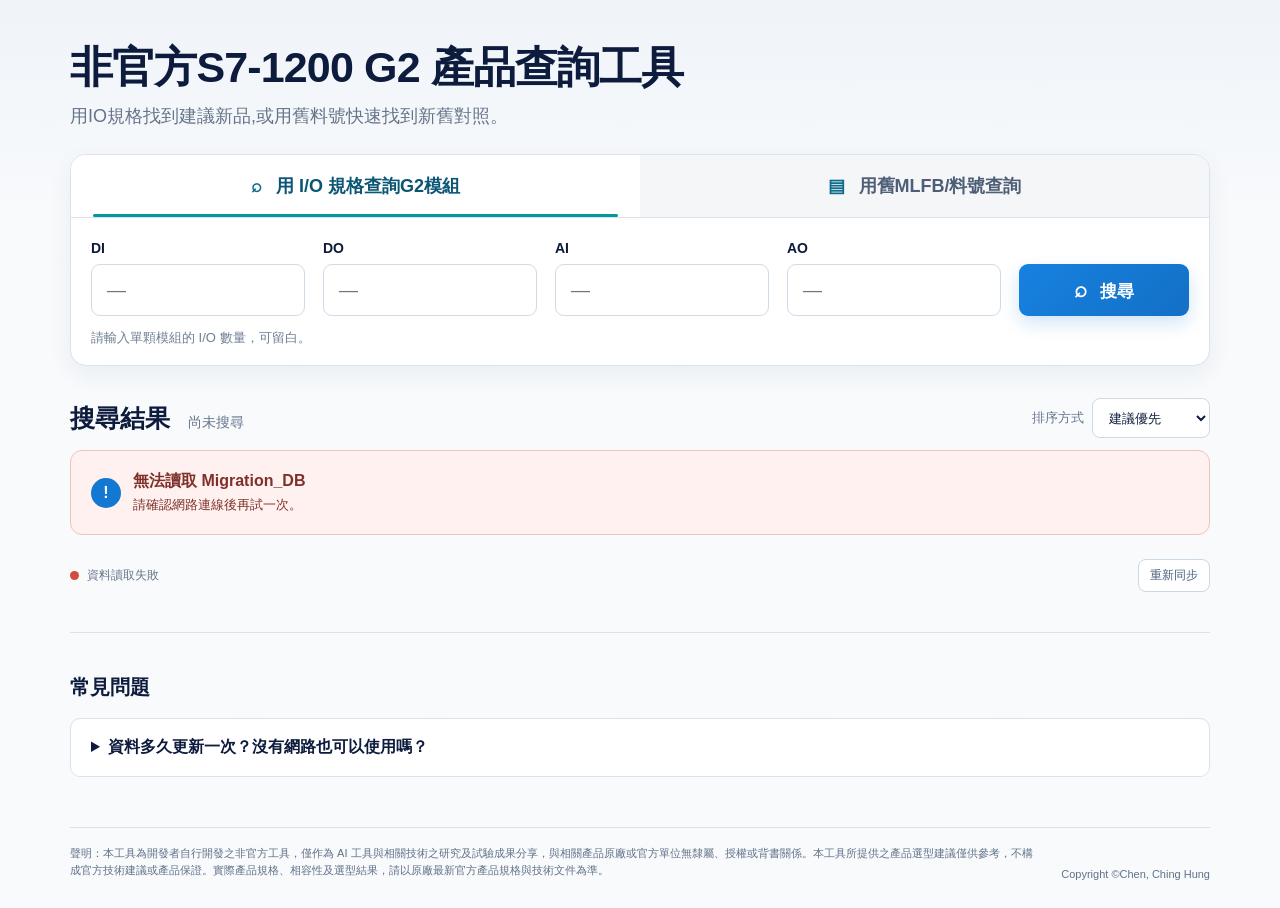
==== S71200-G2-UI/index.html @ f18d282e "Update index.html" ====
<!doctype html>
<html lang="zh-Hant">
<head>
  <meta charset="utf-8">
  <meta name="viewport" content="width=device-width, initial-scale=1, viewport-fit=cover">
  <meta name="theme-color" content="#ffffff">
  <meta name="description" content="S7-1200 G2 產品查詢工具">
  <title>S7-1200 G2 產品查詢工具</title>
  <link rel="stylesheet" href="style.css">
</head>
<body>
<main class="container page-shell">
    <section class="hero" id="finder">
      <div class="hero-copy">
        <h1>非官方S7-1200 G2 產品查詢工具</h1>
        <p>用IO規格找到建議新品,或用舊料號快速找到新舊對照。</p>
      </div>
    </section>

    <section class="finder-card">
      <div class="mode-tabs" role="tablist" aria-label="查詢方式">
        <button class="mode-tab active" id="tabIo" type="button" role="tab" aria-selected="true">
          <span class="tab-symbol">⌕</span>
          用 I/O 規格查詢G2模組
        </button>

        <button class="mode-tab" id="tabMlfb" type="button" role="tab" aria-selected="false">
          <span class="tab-symbol">▤</span>
          用舊MLFB/料號查詢
        </button>
      </div>

      <div class="mode-panel active" id="panelIo">
        <form id="ioForm" class="desktop-search-grid">
          <label class="io-input">
            <span>DI</span>
            <input id="ioDI" type="number" min="0" step="1" inputmode="numeric" placeholder="—">
          </label>

          <label class="io-input">
            <span>DO</span>
            <input id="ioDO" type="number" min="0" step="1" inputmode="numeric" placeholder="—">
          </label>

          <label class="io-input">
            <span>AI</span>
            <input id="ioAI" type="number" min="0" step="1" inputmode="numeric" placeholder="—">
          </label>

          <label class="io-input">
            <span>AO</span>
            <input id="ioAO" type="number" min="0" step="1" inputmode="numeric" placeholder="—">
          </label>

          <button class="search-btn" type="submit">
            <span>⌕</span>
            搜尋
          </button>
        </form>

        <p class="search-hint">請輸入單顆模組的 I/O 數量，可留白。</p>
      </div>

      <div class="mode-panel" id="panelMlfb" hidden>
        <form id="mlfbForm" class="mlfb-search-row">
          <label class="mlfb-field">
            <span class="search-symbol">⌕</span>
            <input id="mlfbInput" type="search" placeholder="輸入舊 MLFB / 料號，例如 6ES7211-1AE40-0XB0" autocomplete="off" spellcheck="false">
          </label>

          <button class="search-btn" type="submit">
            <span>⌕</span>
            搜尋
          </button>
        </form>

        <p class="search-hint">支援完整料號、部分料號，也會自動忽略空格、連字號與大小寫差異。</p>
      </div>
    </section>

    <section class="result-section" aria-live="polite">
      <div class="result-title-row">
        <div class="result-title-left">
          <h2>搜尋結果</h2>
          <span id="resultCount">尚未搜尋</span>
        </div>

        <label class="sort-control" id="sortWrap">
          <span>排序方式</span>
          <select id="sortSelect">
            <option value="best">建議優先</option>
            <option value="part">料號</option>
          </select>
        </label>
      </div>

      <div id="messageBox" class="info-box empty-state">
        <span class="empty-search-icon">⌕</span>
        <div>
          <strong>尚未搜尋</strong>
          <p>輸入 I/O 數量後按「搜尋」，即可查看符合條件的產品。</p>
        </div>
      </div>

      <div id="results" class="result-list"></div>
    </section>

    <section class="bottom-help" id="help" hidden>
      <div class="bottom-help-icon">i</div>
      <div>
        <strong>找不到合適的產品？</strong>
        <span>可以調整 I/O 數量，或改用「依 MLFB / 料號查詢」尋找對應產品。</span>
      </div>
      <button id="switchSearchBtn" type="button">切換查詢方式 →</button>
    </section>

    <section class="status-card" aria-live="polite">
      <div class="db-status-line">
        <span class="status-dot loading" id="statusDot"></span>
        <span id="statusText">正在同步資料...</span>
      </div>
      <button id="reloadDataBtn" class="reload-btn" type="button">重新同步</button>
    </section>

    <section class="faq-block" id="faq">
      <h2>常見問題</h2>
      <details>
        <summary>資料多久更新一次？沒有網路也可以使用嗎？</summary>
        <p>重新開啟網頁時數據會自動更新。無網路時會沿用上次最新數據。</p>
      </details>
    </section>
  </main>

  <footer class="site-footer">
    <div class="container footer-row">
      <div class="footer-left">
        <div class="footer-disclaimer">
          聲明：本工具為開發者自行開發之非官方工具，僅作為 AI 工具與相關技術之研究及試驗成果分享，與相關產品原廠或官方單位無隸屬、授權或背書關係。本工具所提供之產品選型建議僅供參考，不構成官方技術建議或產品保證。實際產品規格、相容性及選型結果，請以原廠最新官方產品規格與技術文件為準。
        </div>
        <span id="footerUpdate" hidden></span>
      </div>

      <div class="footer-copyright">Copyright ©Chen, Ching Hung</div>
    </div>
  </footer>

  <script src="app.js"></script>
</body>
</html>
---- S71200-G2-UI/style.css ----
/* Responsive UI based on the user's approved desktop/mobile reference */

:root {
  --siemens: #009999;
  --siemens-dark: #007b83;
  --blue: #1378d1;
  --blue-dark: #0b5ea8;
  --navy: #0d1b3d;
  --text: #263653;
  --muted: #68758a;
  --border: #d9e3ee;
  --bg: #f6f8fb;
  --white: #ffffff;
  --soft-blue: #edf6ff;
  --soft-green: #f0fbf5;
  --green: #13a263;
  --shadow: 0 8px 24px rgba(37, 65, 93, .07);
  --radius: 16px;
  --max: 1140px;
}

* { box-sizing: border-box; }
html { -webkit-text-size-adjust: 100%; }
body {
  margin: 0;
  font-family: -apple-system, BlinkMacSystemFont, "Segoe UI", "PingFang TC",
    "Noto Sans TC", "Microsoft JhengHei", Arial, sans-serif;
  color: var(--text);
  background-color: #f8fafc;
  background-image:
    linear-gradient(180deg, rgba(238,243,248,.88) 0, rgba(248,250,252,.92) 210px, rgba(248,250,252,.94) 100%),
    url("data:image/svg+xml,%3Csvg xmlns='http://www.w3.org/2000/svg' width='190' height='150' viewBox='0 0 190 150'%3E%3Cg transform='rotate(-45 95 75)'%3E%3Ctext x='25' y='82' fill='%2395abc0' fill-opacity='0.12' font-size='17' font-family='Arial, sans-serif'%3EChing%20Hung%3C/text%3E%3C/g%3E%3C/svg%3E");
  background-repeat: repeat, repeat;
  background-size: auto, 190px 150px;
  background-attachment: fixed, fixed;
}
button, input, select { font: inherit; }
button { cursor: pointer; }

.container {
  width: min(calc(100% - 48px), var(--max));
  margin-inline: auto;
}

.site-header {
  background: rgba(255,255,255,.96);
  border-bottom: 1px solid var(--border);
  position: sticky;
  top: 0;
  z-index: 20;
  backdrop-filter: blur(12px);
}

.header-row {
  min-height: 68px;
  display: grid;
  grid-template-columns: auto auto 1fr;
  align-items: center;
  gap: 28px;
}

.site-mark, .footer-mark {
  color: var(--navy);
  font-size: 20px;
  line-height: 1;
  font-weight: 850;
  letter-spacing: .01em;
  white-space: nowrap;
}

.desktop-nav {
  display: flex;
  align-items: stretch;
  gap: 20px;
  height: 68px;
}

.nav-link {
  position: relative;
  border: 0;
  background: transparent;
  color: #55647a;
  font-size: 14px;
  padding: 0 5px;
}

.nav-link.active {
  color: #0c6d86;
  font-weight: 800;
}

.nav-link.active::after {
  content: "";
  position: absolute;
  left: 4px;
  right: 4px;
  bottom: 0;
  height: 3px;
  background: var(--siemens);
  border-radius: 3px 3px 0 0;
}


.mobile-menu-btn {
  display: none;
  justify-self: end;
  border: 0;
  background: transparent;
  color: var(--navy);
  font-size: 24px;
}

.page-shell {
  padding: 43px 0 28px;
}

.hero {
  display: block;
  margin-bottom: 26px;
}

.hero-copy h1 {
  margin: 0;
  color: var(--navy);
  font-size: clamp(31px, 4vw, 43px);
  line-height: 1.15;
  letter-spacing: -.02em;
}

.hero-copy p {
  margin: 12px 0 0;
  color: #65748a;
  font-size: 18px;
}






.finder-card {
  background: var(--white);
  border: 1px solid var(--border);
  border-radius: var(--radius);
  box-shadow: var(--shadow);
  overflow: hidden;
}

.mode-tabs {
  display: grid;
  grid-template-columns: 1fr 1fr;
  background: #f4f6f8;
  border-bottom: 1px solid var(--border);
}

.mode-tab {
  position: relative;
  height: 62px;
  border: 0;
  background: transparent;
  color: #4e5e76;
  font-size: 18px;
  font-weight: 700;
}

.mode-tab.active {
  background: white;
  color: #0b5674;
}

.mode-tab.active::after {
  content: "";
  position: absolute;
  height: 3px;
  left: 22px;
  right: 22px;
  bottom: 0;
  border-radius: 3px;
  background: var(--siemens);
}

.tab-symbol {
  margin-right: 9px;
  color: #0e6c8a;
}

.mode-panel {
  padding: 22px 20px 18px;
}

.mode-panel[hidden] {
  display: none;
}

.desktop-search-grid {
  display: grid;
  grid-template-columns: repeat(4, minmax(110px, 1fr)) 170px;
  gap: 18px;
  align-items: end;
}

.io-input {
  display: grid;
  gap: 8px;
}

.io-input > span {
  color: var(--navy);
  font-size: 14px;
  font-weight: 800;
}

.io-input input {
  width: 100%;
  height: 52px;
  border: 1px solid #cfdbe6;
  border-radius: 9px;
  background: white;
  color: var(--navy);
  padding: 0 15px;
  font-size: 19px;
  outline: 0;
}

.io-input input:focus,
.mlfb-field:focus-within {
  border-color: var(--blue);
  box-shadow: 0 0 0 3px rgba(19,120,209,.1);
}

.search-btn {
  height: 52px;
  border: 0;
  border-radius: 9px;
  background: linear-gradient(135deg, #1781e0, #1370c5);
  color: white;
  font-weight: 800;
  font-size: 17px;
  box-shadow: 0 7px 18px rgba(19,120,209,.2);
}

.search-btn span {
  margin-right: 8px;
  font-size: 22px;
}

.search-hint {
  margin: 13px 0 0;
  color: #6e7e94;
  font-size: 13px;
}

.mlfb-search-row {
  display: grid;
  grid-template-columns: 1fr 170px;
  gap: 16px;
}

.mlfb-field {
  height: 52px;
  border: 1px solid #cfdbe6;
  border-radius: 9px;
  display: flex;
  align-items: center;
  gap: 10px;
  padding: 0 14px;
  background: #fff;
}

.search-symbol {
  color: var(--blue);
  font-size: 22px;
}

.mlfb-field input {
  flex: 1;
  min-width: 0;
  border: 0;
  outline: 0;
  color: var(--navy);
  font-size: 15px;
}

.result-section {
  margin-top: 32px;
}

.result-title-row {
  display: flex;
  align-items: center;
  justify-content: space-between;
  gap: 20px;
  margin-bottom: 12px;
}

.result-title-left {
  display: flex;
  align-items: baseline;
  gap: 18px;
}

.result-title-left h2 {
  margin: 0;
  color: var(--navy);
  font-size: 25px;
}

.result-title-left span {
  color: #65758c;
  font-size: 14px;
}

.sort-control {
  display: flex;
  align-items: center;
  gap: 8px;
  color: #67758b;
  font-size: 13px;
}

.sort-control select {
  height: 40px;
  border: 1px solid #ced9e4;
  border-radius: 8px;
  background: white;
  color: var(--navy);
  padding: 0 32px 0 12px;
}

.info-box {
  min-height: 78px;
  border: 1px solid #cde5f6;
  border-radius: 12px;
  background: #eef7ff;
  display: flex;
  align-items: center;
  gap: 12px;
  padding: 20px;
  color: #285a82;
}

.info-box[hidden] { display: none !important; }

.info-box.warning {
  background: #fff8e9;
  border-color: #edd8a8;
  color: #76561a;
}

.info-box.error {
  background: #fff1f0;
  border-color: #efc2bc;
  color: #7f3028;
}

.info-icon {
  width: 30px;
  height: 30px;
  border-radius: 50%;
  display: grid;
  place-items: center;
  color: white;
  background: var(--blue);
  font-weight: 800;
}

.info-box p {
  margin: 4px 0 0;
  font-size: 13px;
}

.result-list {
  display: grid;
  gap: 12px;
}

.result-card {
  min-height: 110px;
  display: grid;
  grid-template-columns: 110px minmax(0, 1fr) auto;
  align-items: center;
  gap: 20px;
  padding: 20px;
  background: #fff;
  border: 1px solid var(--border);
  border-radius: 12px;
}

.result-card.recommended {
  border-color: #a9e5c5;
  background: linear-gradient(90deg, #f0fcf5 0, #fff 72%);
}

.badge {
  width: max-content;
  border-radius: 8px;
  padding: 7px 14px;
  color: white;
  background: #7a8da2;
  font-size: 13px;
  font-weight: 800;
}

.badge.best {
  background: var(--green);
}

.product-main h3 {
  margin: 0 0 5px;
  color: var(--navy);
  font-size: 18px;
  word-break: break-word;
}

.part-number-row {
  display: flex;
  align-items: center;
  gap: 8px;
  flex-wrap: wrap;
  margin-bottom: 5px;
}

.part-number-row h3,
.part-number-row h4 {
  margin: 0;
}

.copy-part-btn {
  flex: 0 0 auto;
  border: 1px solid #cbd8e5;
  background: #ffffff;
  color: #315f89;
  border-radius: 7px;
  padding: 4px 9px;
  font-size: 11px;
  font-weight: 800;
  line-height: 1.25;
  cursor: pointer;
  transition: background .15s ease, border-color .15s ease, color .15s ease;
}

.copy-part-btn:hover {
  background: #eef7ff;
  border-color: #8dbce4;
  color: #0b5ea8;
}

.copy-part-btn.copied {
  background: #effbf5;
  border-color: #98d9b8;
  color: #0b8c50;
}

.copy-part-btn:focus-visible {
  outline: 3px solid rgba(19,120,209,.16);
  outline-offset: 1px;
}

.product-main .desc {
  margin: 0;
  color: #607089;
  font-size: 14px;
  line-height: 1.45;
}

.product-main .category {
  margin-top: 5px;
  color: #7e8ba0;
  font-size: 12px;
}

.spec-grid {
  display: grid;
  grid-template-columns: repeat(4, 52px);
  gap: 7px;
}

.spec {
  text-align: center;
}

.spec strong {
  display: grid;
  place-items: center;
  height: 34px;
  border-radius: 7px;
  background: #eef2f6;
  color: var(--navy);
  font-size: 15px;
}

.spec span {
  display: block;
  margin-top: 5px;
  color: #5d6c82;
  font-size: 10px;
  font-weight: 700;
}

.migration-card {
  border: 1px solid var(--border);
  border-radius: 16px;
  overflow: hidden;
  background: white;
  padding: 0;
}

.migration-head {
  display: grid;
  grid-template-columns: minmax(0, 1fr) 100px minmax(0, 1fr);
  align-items: center;
  gap: 0;
  padding: 24px 38px 22px;
  background: #fff;
}

.migration-side {
  min-width: 0;
}

.migration-side small {
  display: block;
  color: #6a7890;
  margin-bottom: 8px;
  font-weight: 800;
  font-size: 16px;
}

.migration-side.new small {
  color: #119052;
}

.migration-side h3 {
  margin: 0 0 4px;
  font-size: 24px;
  line-height: 1.2;
  color: var(--navy);
  word-break: break-word;
}

.migration-side p {
  margin: 0;
  color: #5f6f87;
  font-size: 18px;
  line-height: 1.45;
}

.old-side {
  padding-right: 44px;
}

.new-side {
  padding-left: 44px;
}

.desktop-arrow {
  display: grid;
  place-items: center;
  min-height: 112px;
  border-left: 1px solid #e3ebf4;
  border-right: 1px solid #e3ebf4;
}

.arrow {
  text-align: center;
  color: #2b67a9;
  font-size: 64px;
  line-height: 1;
  font-weight: 700;
}

.migration-bottom {
  display: grid;
  /* 與上方舊版 / 箭頭 / 新版使用相同三欄比例，
     讓下方規格區可精準對齊新版料號起點 */
  grid-template-columns: minmax(0, 1fr) 100px minmax(0, 1fr);
  align-items: center;
  gap: 0;
  padding: 0 38px 22px;
}

.migration-bottom::before {
  content: "";
  grid-column: 1 / -1;
  display: block;
  height: 1px;
  margin-bottom: 22px;
  background: #e3ebf4;
}

.migration-bottom-label {
  grid-column: 1;
  color: #284563;
  font-size: 16px;
  font-weight: 500;
  padding-right: 28px;
  border-right: 1px solid #e3ebf4;
  line-height: 1.1;
}

.migration-bottom-specs {
  grid-column: 3;
  display: flex;
  justify-content: flex-start;
  /* 與 .new-side 的 padding-left 相同，因此 DI 起點
     會與新版料號第一個字對齊 */
  padding-left: 44px;
}

.successor-list {
  display: none;
}

.successor {
  display: none;
}

.successor-main {
  min-width: 0;
}

.successor + .successor {
  border-top: 1px solid var(--border);
}

.successor.recommended {
  background: #f1fbf5;
}

.successor-type {
  display: inline-flex;
  width: max-content;
  max-width: 100%;
  white-space: nowrap;
  border-radius: 999px;
  padding: 6px 11px;
  background: #e8eff6;
  color: #5c6d82;
  font-size: 12px;
  font-weight: 800;
}

.successor-type.recommended {
  background: var(--green);
  color: #fff;
}

.successor-type.alternative {
  background: #eaf3ff;
  color: #1a67ad;
}

.successor-main h4 {
  margin: 0 0 4px;
  color: #00758b;
  font-size: 16px;
}

.successor-main p {
  margin: 0;
  color: #607089;
  font-size: 13px;
}

.bottom-help[hidden] { display: none !important; }

.bottom-help {
  margin-top: 28px;
  min-height: 70px;
  display: grid;
  grid-template-columns: auto 1fr auto;
  align-items: center;
  gap: 14px;
  padding: 20px;
  border-radius: 12px;
  background: #eaf5ff;
  color: #1b5f99;
}

.bottom-help-icon {
  width: 31px;
  height: 31px;
  border-radius: 50%;
  display: grid;
  place-items: center;
  background: var(--blue);
  color: white;
  font-weight: 800;
}

.bottom-help strong,
.bottom-help span {
  display: block;
}

.bottom-help span {
  margin-top: 4px;
  color: #56708b;
  font-size: 13px;
}

.bottom-help button {
  border: 0;
  background: transparent;
  color: #135f9c;
  font-weight: 800;
}

.status-card {
  margin-top: 24px;
  display: flex;
  justify-content: space-between;
  align-items: center;
  gap: 12px;
  color: #68768a;
  font-size: 12px;
}

.db-status-line {
  display: flex;
  align-items: center;
  gap: 8px;
  min-width: 0;
}

.status-dot {
  width: 9px;
  height: 9px;
  border-radius: 50%;
}

.status-dot.loading {
  background: #e5a12c;
  animation: pulse 1s infinite ease-in-out;
}

.status-dot.ok {
  background: #19a162;
}

.status-dot.error {
  background: #d24c42;
}

.status-dot.offline {
  background: #6b7f93;
}

@keyframes pulse {
  50% { opacity: .35; }
}

.reload-btn {
  border: 1px solid #cbd8e5;
  background: #fff;
  color: #47627f;
  border-radius: 8px;
  padding: 7px 11px;
}

.faq-block {
  margin-top: 40px;
  padding-top: 24px;
  border-top: 1px solid var(--border);
}

.faq-block h2 {
  color: var(--navy);
  font-size: 20px;
}

.faq-block details {
  border: 1px solid var(--border);
  border-radius: 10px;
  background: white;
  padding: 18px 20px;
  margin-top: 8px;
}

.faq-block summary {
  color: var(--navy);
  font-weight: 700;
  cursor: pointer;
}

.faq-block p {
  margin: 10px 0 0;
  color: #65748a;
  font-size: 13px;
}

.site-footer {
  padding: 22px 0 28px;
  color: #6f7e91;
  font-size: 11px;
}

.footer-row {
  display: flex;
  align-items: flex-end;
  justify-content: space-between;
  gap: 28px;
  border-top: 1px solid var(--border);
  padding-top: 17px;
}

.footer-left {
  min-width: 0;
}

.footer-disclaimer {
  color: #617188;
  line-height: 1.6;
}

.footer-disclaimer strong {
  color: #425772;
  font-weight: 800;
}

#footerUpdate {
  display: block;
  margin-top: 4px;
  color: #8a97a7;
}

.footer-copyright {
  flex: 0 0 auto;
  color: #617188;
  white-space: nowrap;
  text-align: right;
}


@media (max-width: 760px) {
  body {
    background: #f8fafc;
  }

  .container {
    width: min(calc(100% - 20px), var(--max));
  }

  .site-header {
    position: relative;
  }

  .header-row {
    min-height: 0;
    grid-template-columns: 1fr;
    gap: 0;
    padding-top: 14px;
  }

  .site-mark {
    font-size: 17px;
    line-height: 1.2;
    padding-bottom: 12px;
  }

  .desktop-nav {
    display: grid;
    grid-template-columns: repeat(3, minmax(0, 1fr));
    width: 100%;
    height: 48px;
    gap: 0;
  }

  .nav-link {
    min-width: 0;
    padding: 0 4px;
    font-size: 13px;
    white-space: nowrap;
    word-break: keep-all;
    overflow-wrap: normal;
    text-align: center;
  }

  .nav-link.active::after {
    left: 12px;
    right: 12px;
  }

  .mobile-menu-btn {
    display: none;
  }

  .page-shell {
    padding-top: 16px;
  }

  .hero {
    display: block;
    margin-bottom: 14px;
  }

  .hero-copy h1 {
    font-size: 24px;
  }

  .hero-copy p {
    margin-top: 6px;
    font-size: 13px;
  }

  .finder-card {
    border-radius: 12px;
  }

  .mode-tab {
    height: 50px;
    font-size: 13px;
    padding-inline: 4px;
  }

  .mode-tab.active::after {
    left: 10px;
    right: 10px;
  }

  .tab-symbol {
    margin-right: 5px;
  }

  .mode-panel {
    padding: 14px 12px 12px;
  }

  .desktop-search-grid {
    grid-template-columns: repeat(4, 1fr);
    gap: 7px;
  }

  .io-input {
    gap: 5px;
  }

  .io-input > span {
    font-size: 12px;
  }

  .io-input input {
    height: 42px;
    text-align: center;
    padding: 0 5px;
    font-size: 16px;
  }

  .search-btn {
    grid-column: 1 / -1;
    height: 45px;
    font-size: 15px;
    margin-top: 5px;
  }

  .search-hint {
    font-size: 11px;
    line-height: 1.45;
  }

  .mlfb-search-row {
    grid-template-columns: 1fr;
    gap: 8px;
  }

  .mlfb-field {
    height: 45px;
  }

  .result-section {
    margin-top: 18px;
  }

  .result-title-row {
    margin-bottom: 10px;
  }

  .result-title-left {
    display: flex;
    align-items: baseline;
    gap: 9px;
    min-width: 0;
  }

  .result-title-left h2 {
    font-size: 20px;
    flex: 0 0 auto;
  }

  .result-title-left span {
    display: inline;
    margin-top: 0;
    font-size: 11px;
    white-space: nowrap;
  }

  .sort-control span {
    display: none;
  }

  .sort-control select {
    max-width: 110px;
    height: 36px;
    font-size: 11px;
  }

  .result-card {
    grid-template-columns: 1fr;
    gap: 10px;
    padding: 13px;
  }

  .badge {
    padding: 5px 10px;
    font-size: 11px;
  }

  .product-main h3 {
    font-size: 14px;
  }
  .part-number-row {
    gap: 6px;
  }

  .copy-part-btn {
    padding: 4px 7px;
    font-size: 10px;
  }


  .product-main .desc {
    font-size: 12px;
  }

  .spec-grid {
    grid-template-columns: repeat(4, 1fr);
    width: 100%;
    gap: 5px;
  }

  .spec strong {
    height: 30px;
    font-size: 13px;
  }

  .spec span {
    font-size: 9px;
  }

  .migration-head {
    grid-template-columns: 1fr;
    gap: 8px;
    padding: 13px;
  }

  .arrow {
    transform: rotate(90deg);
    font-size: 23px;
  }

  .migration-side h3 {
    font-size: 13px;
  }

  .migration-side p {
    font-size: 11px;
  }

  .successor {
    grid-template-columns: 1fr;
    gap: 7px;
    padding: 12px 13px;
  }

  .successor-type {
    font-size: 10px;
  }

  .successor-main h4 {
    font-size: 13px;
  }

  .successor-main p {
    font-size: 11px;
  }

  .bottom-help {
    grid-template-columns: auto 1fr;
    padding: 12px;
  }

  .bottom-help button {
    grid-column: 1 / -1;
    justify-self: end;
  }

  .bottom-help span {
    font-size: 11px;
  }

  .faq-block {
    margin-top: 28px;
  }

  .footer-row {
    display: block;
    line-height: 1.6;
  }

  .footer-copyright {
    margin-top: 7px;
    text-align: left;
    white-space: normal;
  }

  #footerUpdate {
    display: block;
    margin-top: 4px;
  }
}


#footerUpdate[hidden] {
  display: none !important;
}


@media (max-width: 760px) {
  .page-shell {
    padding-top: calc(env(safe-area-inset-top) + 48px);
    padding-bottom: 30px;
  }

  .hero {
    margin-bottom: 28px;
  }

  .result-section {
    margin-top: 34px;
  }

  .result-card,
  .info-box,
  .bottom-help {
    padding: 20px;
  }

  .status-card,
  .faq-block details {
    padding: 18px 20px;
  }

  .bottom-help {
    margin-top: 28px;
  }

  .status-card {
    margin-top: 26px;
  }

  .faq-block {
    margin-top: 42px;
  }
}


.info-box.empty-state {
  min-height: 188px;
  display: flex;
  flex-direction: column;
  justify-content: center;
  align-items: center;
  gap: 12px;
  text-align: center;
  padding: 28px 22px;
  background: linear-gradient(180deg, #f3faff 0%, #eef8ff 100%);
  border-color: #cfe7f8;
  color: #365d7d;
}

.empty-search-icon {
  width: 56px;
  height: 56px;
  display: grid;
  place-items: center;
  border-radius: 50%;
  background: #dcefff;
  color: #0874bd;
  font-size: 34px;
  line-height: 1;
  font-weight: 800;
}

.info-box.empty-state strong {
  display: block;
  color: var(--navy);
  font-size: 17px;
  font-weight: 800;
}

.info-box.empty-state p {
  max-width: 330px;
  margin: 0;
  color: #657b93;
  font-size: 13px;
  line-height: 1.55;
}

@media (max-width: 760px) {
  .info-box.empty-state {
    min-height: 190px;
    padding: 28px 24px;
  }

  .empty-search-icon {
    width: 58px;
    height: 58px;
    font-size: 36px;
  }

  .info-box.empty-state strong {
    font-size: 18px;
  }

  .info-box.empty-state p {
    font-size: 13px;
  }
}


@media (max-width: 760px) {
  .migration-card {
    border-radius: 14px;
  }

  .migration-head {
    grid-template-columns: 1fr;
    gap: 12px;
    padding: 16px 16px 14px;
  }

  .old-side,
  .new-side {
    padding: 0;
  }

  .desktop-arrow {
    min-height: auto;
    border-left: 0;
    border-right: 0;
  }

  .arrow {
    transform: rotate(90deg);
    font-size: 34px;
  }

  .migration-side small {
    font-size: 13px;
    margin-bottom: 6px;
  }

  .migration-side h3 {
    font-size: 15px;
  }

  .migration-side p {
    font-size: 12px;
  }

  .migration-bottom {
    grid-template-columns: 1fr;
    padding: 0 16px 16px;
  }

  .migration-bottom::before {
    margin-bottom: 14px;
  }

  .migration-bottom-label {
    border-right: 0;
    padding-right: 0;
    margin-bottom: 10px;
    font-size: 13px;
  }

  .migration-bottom-specs {
    justify-content: flex-start;
    padding-left: 0;
  }
}


/* v44: Mobile DI/DO/AI/AO style unified across I/O and MLFB results.
   MLFB uses the same value-box + label-below pattern as I/O search. */

/* v38: MLFB mobile result layout */
@media (max-width: 760px) {
  .migration-card {
    border-radius: 14px;
    overflow: hidden;
  }

  .migration-head {
    display: grid;
    grid-template-columns: 1fr;
    gap: 0;
    padding: 18px 18px 0;
    background: #fff;
  }

  .migration-side {
    min-width: 0;
  }

  .old-side,
  .new-side {
    padding: 0;
  }

  .migration-side small {
    margin-bottom: 7px;
    font-size: 13px;
    line-height: 1.25;
    font-weight: 800;
  }

  .migration-side h3 {
    margin: 0;
    font-size: 18px;
    line-height: 1.22;
    white-space: nowrap;
    word-break: normal;
  }

  .migration-side p {
    margin: 7px 0 0;
    font-size: 13px;
    line-height: 1.4;
  }

  .migration-side .part-number-row {
    display: grid;
    grid-template-columns: minmax(0, 1fr) auto;
    align-items: center;
    gap: 8px;
    width: 100%;
  }

  .migration-side .copy-part-btn {
    flex: none;
    padding: 7px 11px;
    border-radius: 8px;
    font-size: 11px;
    white-space: nowrap;
  }

  .desktop-arrow {
    display: block;
    min-height: 0;
    margin: 13px 0 11px;
    border: 0;
  }

  .arrow {
    transform: none;
    font-size: 0;
    line-height: 1;
  }

  .arrow::before {
    content: "↓";
    display: block;
    color: #2b5f95;
    font-size: 32px;
    line-height: 1;
    font-weight: 500;
  }

  .new-side {
    padding-bottom: 16px;
  }

  .migration-bottom {
    display: block;
    padding: 0 18px 18px;
  }

  .migration-bottom::before {
    content: "";
    display: block;
    height: 1px;
    margin: 0 0 13px;
    background: #e3ebf4;
  }

  .migration-bottom-label {
    display: none;
  }

  .migration-bottom-specs {
    display: block;
    padding-left: 0;
  }

  .migration-bottom .spec-grid {
    display: grid;
    grid-template-columns: repeat(4, 1fr);
    width: 100%;
    gap: 5px;
  }

  .migration-bottom .spec {
    display: block;
    min-width: 0;
    text-align: center;
    padding: 0;
    border-radius: 0;
    background: transparent;
  }

  .migration-bottom .spec strong {
    display: grid;
    place-items: center;
    height: 30px;
    min-height: 0;
    padding: 0;
    border-radius: 7px;
    background: #eef2f6;
    color: var(--navy);
    font-size: 13px;
    line-height: 1;
  }

  .migration-bottom .spec span {
    display: block;
    margin-top: 5px;
    color: #5d6c82;
    font-size: 9px;
    line-height: 1;
    font-weight: 700;
  }
}
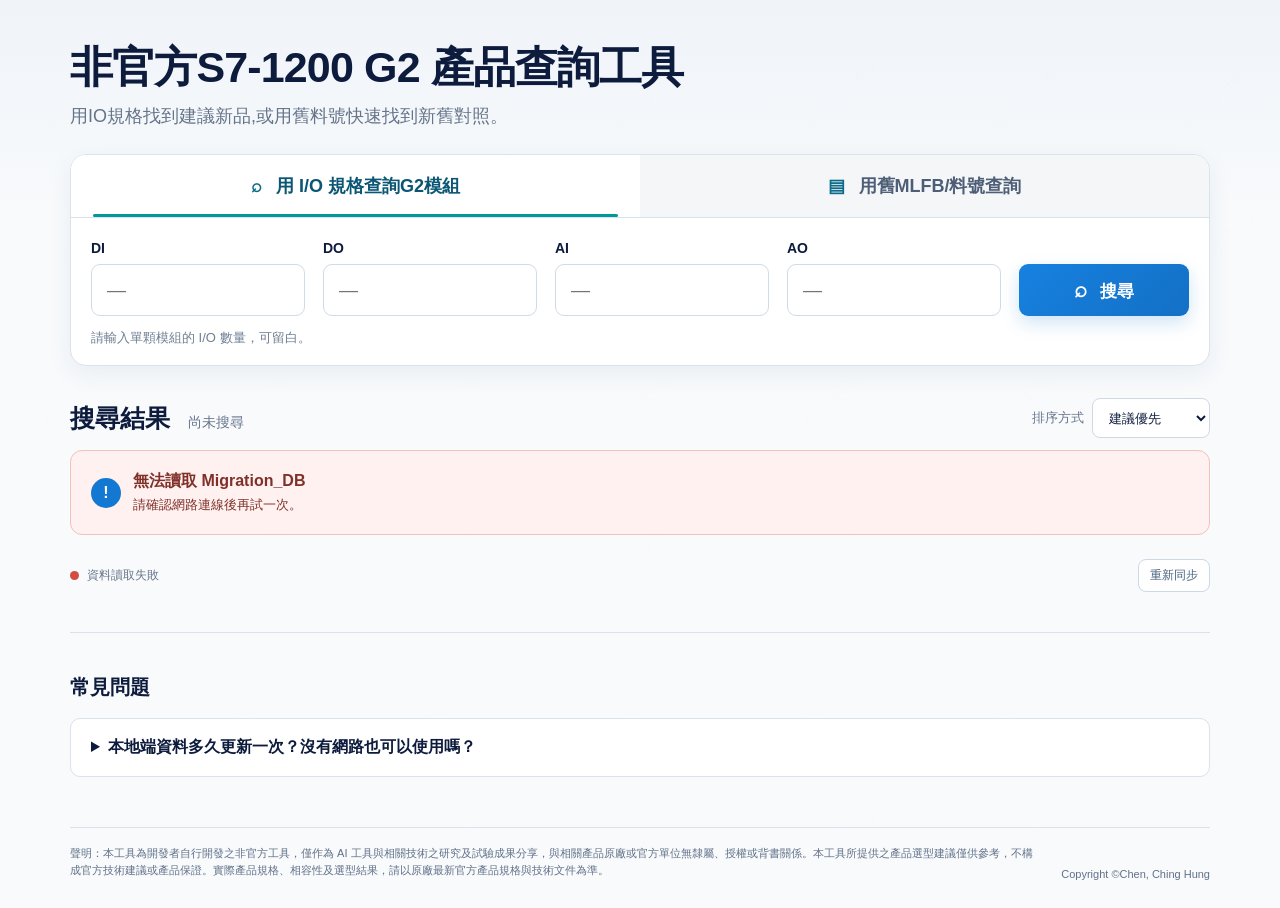
==== commit 2183858e: "Update index.html" ====
--- a/S71200-G2-UI/index.html
+++ b/S71200-G2-UI/index.html
@@ -125,8 +125,9 @@
     <section class="faq-block" id="faq">
       <h2>常見問題</h2>
       <details>
-        <summary>資料多久更新一次？沒有網路也可以使用嗎？</summary>
-        <p>重新開啟網頁時數據會自動更新。無網路時會沿用上次最新數據。</p>
+        <summary>本地端資料多久更新一次？沒有網路也可以使用嗎？</summary>
+        <p>1. 每次重開網頁,數據就會自動與雲端數據同步。<br>
+           2. 可以使用,無網路時會引用上次關閉網頁時的數據。</p>
       </details>
     </section>
   </main>
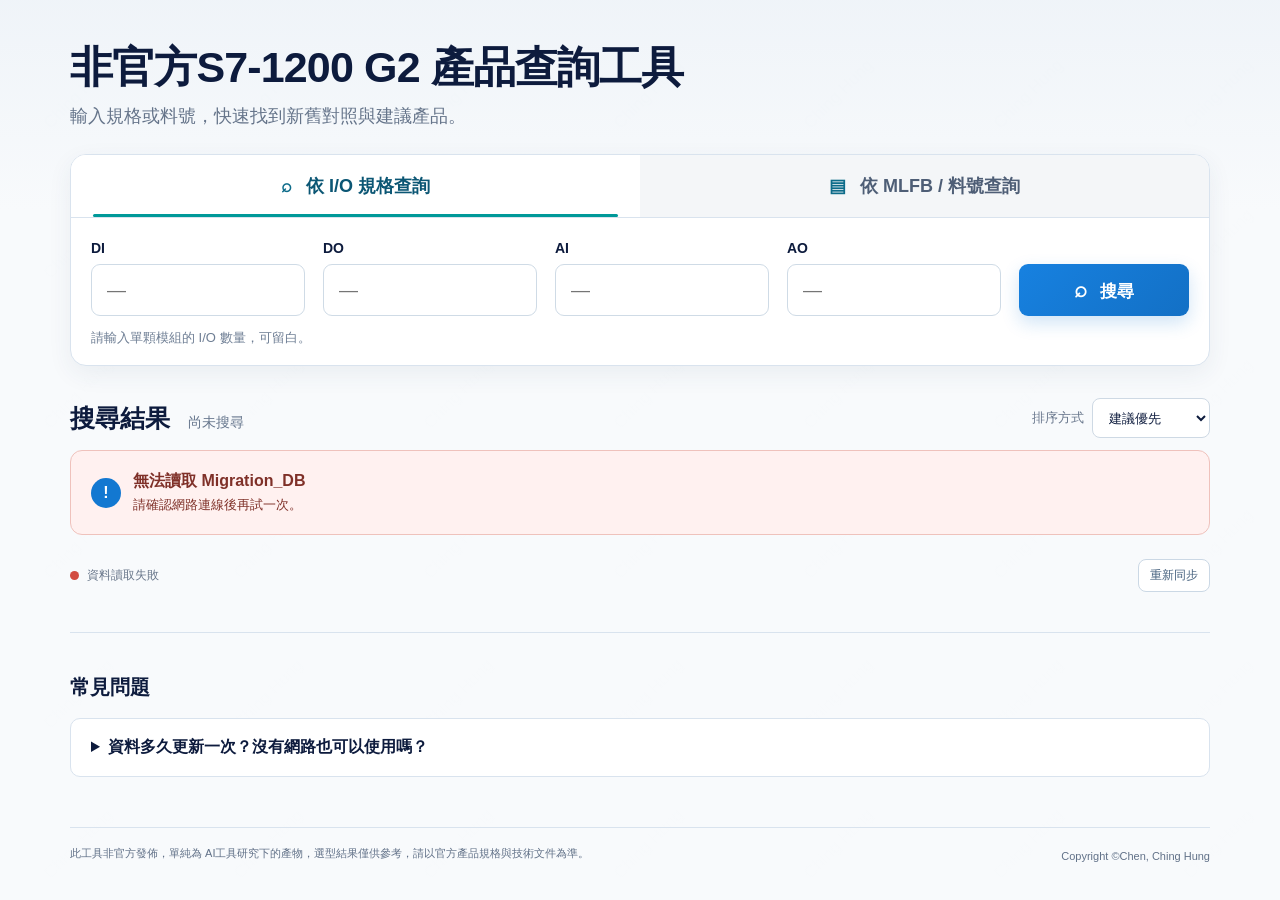
==== commit a91fca38: "Add files via upload" ====
--- a/S71200-G2-UI/index.html
+++ b/S71200-G2-UI/index.html
@@ -13,7 +13,7 @@
     <section class="hero" id="finder">
       <div class="hero-copy">
         <h1>非官方S7-1200 G2 產品查詢工具</h1>
-        <p>用IO規格找到建議新品,或用舊料號快速找到新舊對照。</p>
+        <p>輸入規格或料號，快速找到新舊對照與建議產品。</p>
       </div>
     </section>
 
@@ -21,12 +21,12 @@
       <div class="mode-tabs" role="tablist" aria-label="查詢方式">
         <button class="mode-tab active" id="tabIo" type="button" role="tab" aria-selected="true">
           <span class="tab-symbol">⌕</span>
-          用 I/O 規格查詢G2模組
+          依 I/O 規格查詢
         </button>
 
         <button class="mode-tab" id="tabMlfb" type="button" role="tab" aria-selected="false">
           <span class="tab-symbol">▤</span>
-          用舊MLFB/料號查詢
+          依 MLFB / 料號查詢
         </button>
       </div>
 
@@ -125,9 +125,8 @@
     <section class="faq-block" id="faq">
       <h2>常見問題</h2>
       <details>
-        <summary>本地端資料多久更新一次？沒有網路也可以使用嗎？</summary>
-        <p>1. 每次重開網頁,數據就會自動與雲端數據同步。<br>
-           2. 可以使用,無網路時會引用上次關閉網頁時的數據。</p>
+        <summary>資料多久更新一次？沒有網路也可以使用嗎？</summary>
+        <p>重新開啟網頁時數據會自動更新。無網路時會沿用上次最新數據。</p>
       </details>
     </section>
   </main>
@@ -136,7 +135,7 @@
     <div class="container footer-row">
       <div class="footer-left">
         <div class="footer-disclaimer">
-          聲明：本工具為開發者自行開發之非官方工具，僅作為 AI 工具與相關技術之研究及試驗成果分享，與相關產品原廠或官方單位無隸屬、授權或背書關係。本工具所提供之產品選型建議僅供參考，不構成官方技術建議或產品保證。實際產品規格、相容性及選型結果，請以原廠最新官方產品規格與技術文件為準。
+          此工具非官方發佈，單純為 AI工具研究下的產物，選型結果僅供參考，請以官方產品規格與技術文件為準。
         </div>
         <span id="footerUpdate" hidden></span>
       </div>
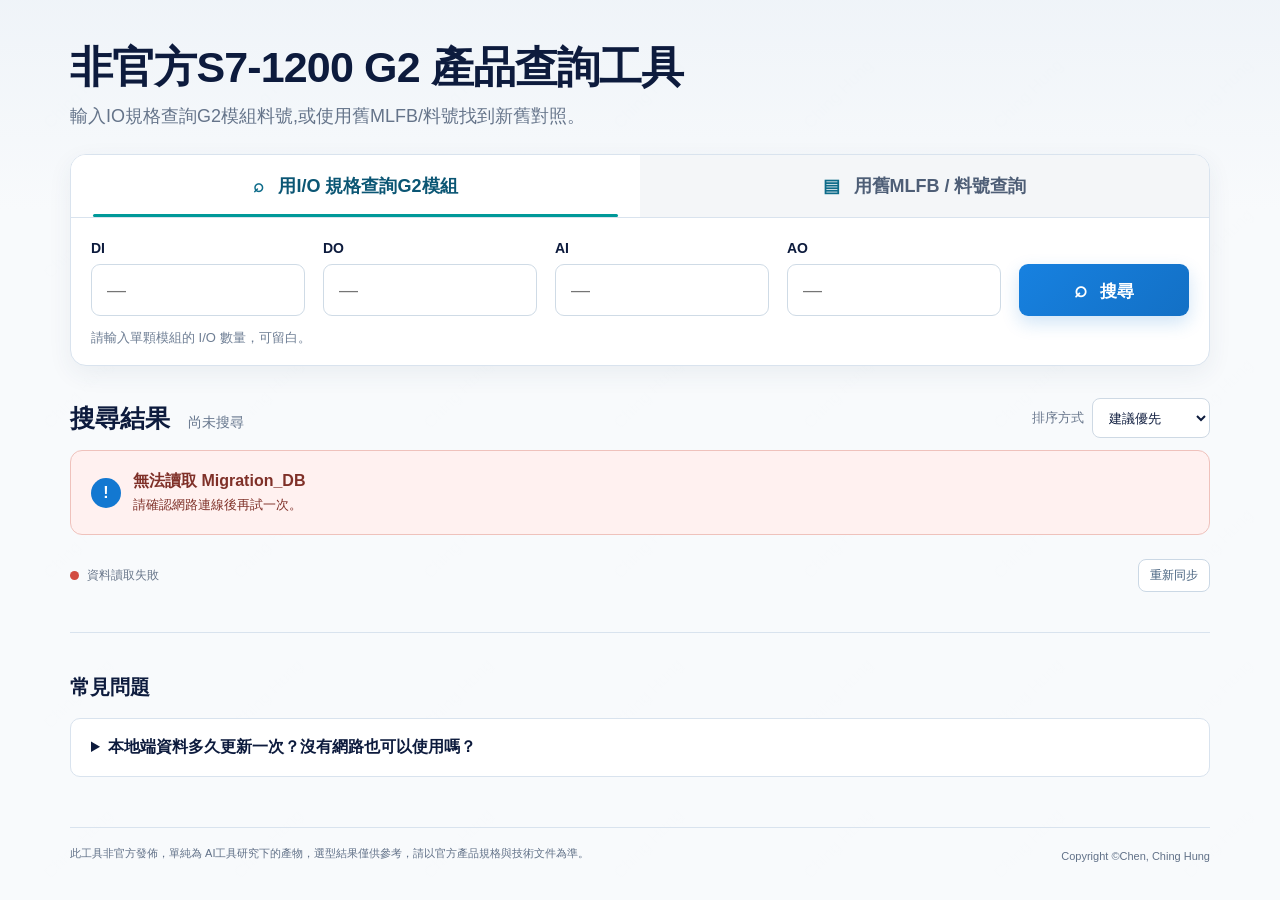
==== commit 49bece34: "Update index.html" ====
--- a/S71200-G2-UI/index.html
+++ b/S71200-G2-UI/index.html
@@ -13,7 +13,7 @@
     <section class="hero" id="finder">
       <div class="hero-copy">
         <h1>非官方S7-1200 G2 產品查詢工具</h1>
-        <p>輸入規格或料號，快速找到新舊對照與建議產品。</p>
+        <p>輸入IO規格查詢G2模組料號,或使用舊MLFB/料號找到新舊對照。</p>
       </div>
     </section>
 
@@ -21,12 +21,12 @@
       <div class="mode-tabs" role="tablist" aria-label="查詢方式">
         <button class="mode-tab active" id="tabIo" type="button" role="tab" aria-selected="true">
           <span class="tab-symbol">⌕</span>
-          依 I/O 規格查詢
+          用I/O 規格查詢G2模組
         </button>
 
         <button class="mode-tab" id="tabMlfb" type="button" role="tab" aria-selected="false">
           <span class="tab-symbol">▤</span>
-          依 MLFB / 料號查詢
+          用舊MLFB / 料號查詢
         </button>
       </div>
 
@@ -125,8 +125,9 @@
     <section class="faq-block" id="faq">
       <h2>常見問題</h2>
       <details>
-        <summary>資料多久更新一次？沒有網路也可以使用嗎？</summary>
-        <p>重新開啟網頁時數據會自動更新。無網路時會沿用上次最新數據。</p>
+        <summary>本地端資料多久更新一次？沒有網路也可以使用嗎？</summary>
+        <p>1.每次重開網頁時數據會自動與遠端資料同步。<br>
+           2.無網路時會沿用上次數據。</p>
       </details>
     </section>
   </main>
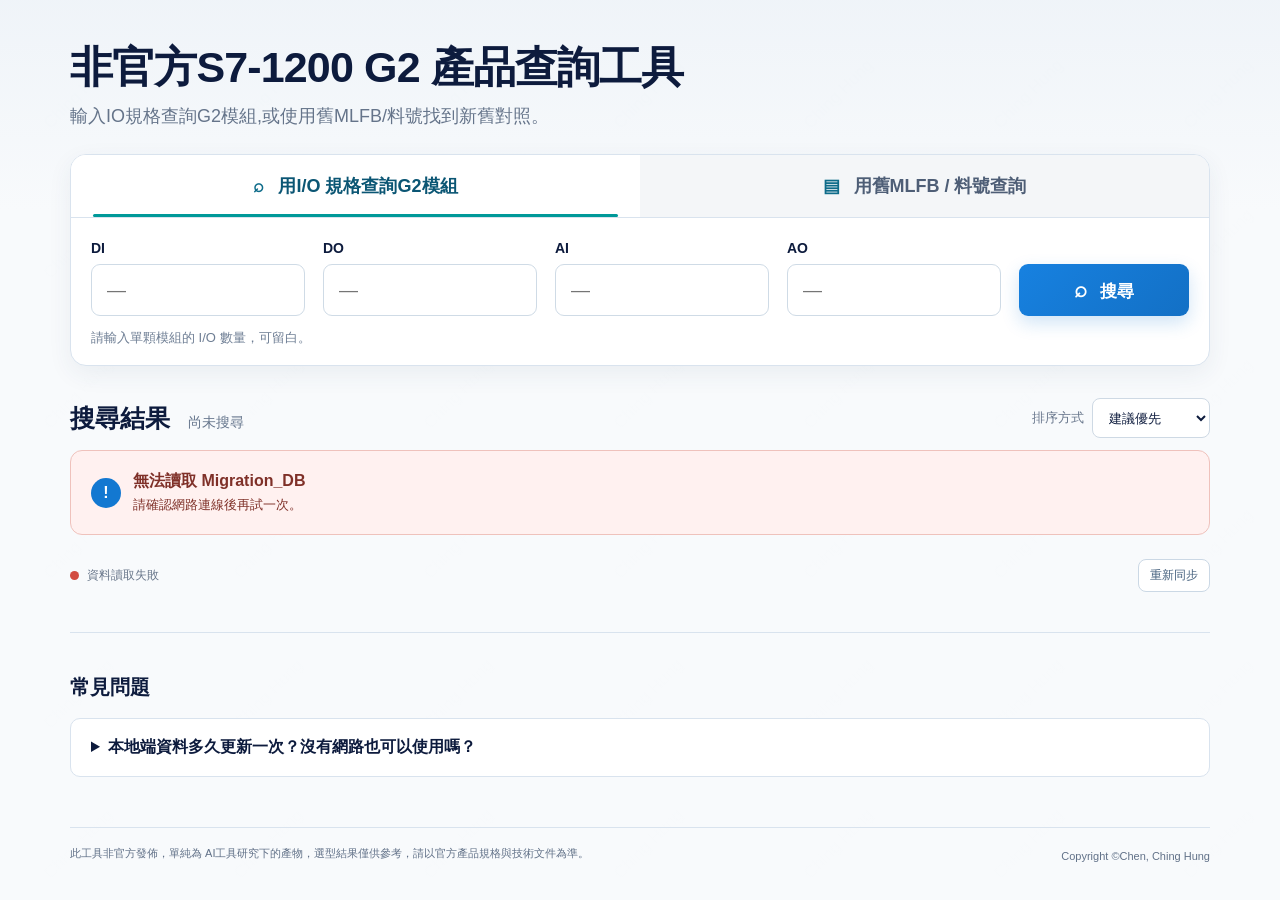
==== commit 0cb8f1b6: "Update index.html" ====
--- a/S71200-G2-UI/index.html
+++ b/S71200-G2-UI/index.html
@@ -13,7 +13,7 @@
     <section class="hero" id="finder">
       <div class="hero-copy">
         <h1>非官方S7-1200 G2 產品查詢工具</h1>
-        <p>輸入IO規格查詢G2模組料號,或使用舊MLFB/料號找到新舊對照。</p>
+        <p>輸入IO規格查詢G2模組,或使用舊MLFB/料號找到新舊對照。</p>
       </div>
     </section>
 
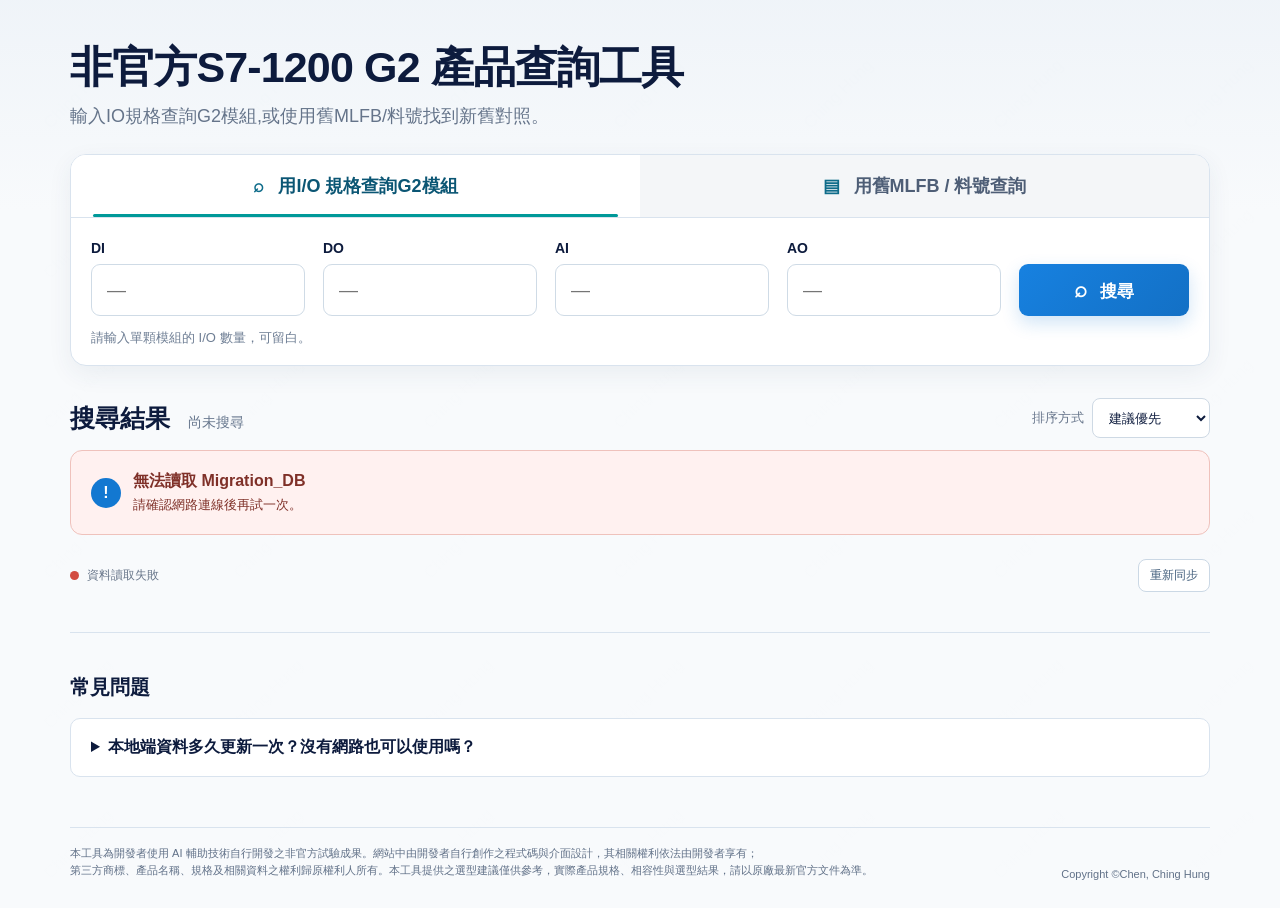
==== commit 86f20e34: "Update index.html" ====
--- a/S71200-G2-UI/index.html
+++ b/S71200-G2-UI/index.html
@@ -126,8 +126,8 @@
       <h2>常見問題</h2>
       <details>
         <summary>本地端資料多久更新一次？沒有網路也可以使用嗎？</summary>
-        <p>1.每次重開網頁時數據會自動與遠端資料同步。<br>
-           2.無網路時會沿用上次數據。</p>
+        <p>1. 每次重開網頁時數據會自動與遠端資料同步。<br>
+           2. 無網路時會沿用上次數據。</p>
       </details>
     </section>
   </main>
@@ -136,7 +136,8 @@
     <div class="container footer-row">
       <div class="footer-left">
         <div class="footer-disclaimer">
-          此工具非官方發佈，單純為 AI工具研究下的產物，選型結果僅供參考，請以官方產品規格與技術文件為準。
+          本工具為開發者使用 AI 輔助技術自行開發之非官方試驗成果。網站中由開發者自行創作之程式碼與介面設計，其相關權利依法由開發者享有；<br>
+          第三方商標、產品名稱、規格及相關資料之權利歸原權利人所有。本工具提供之選型建議僅供參考，實際產品規格、相容性與選型結果，請以原廠最新官方文件為準。
         </div>
         <span id="footerUpdate" hidden></span>
       </div>
